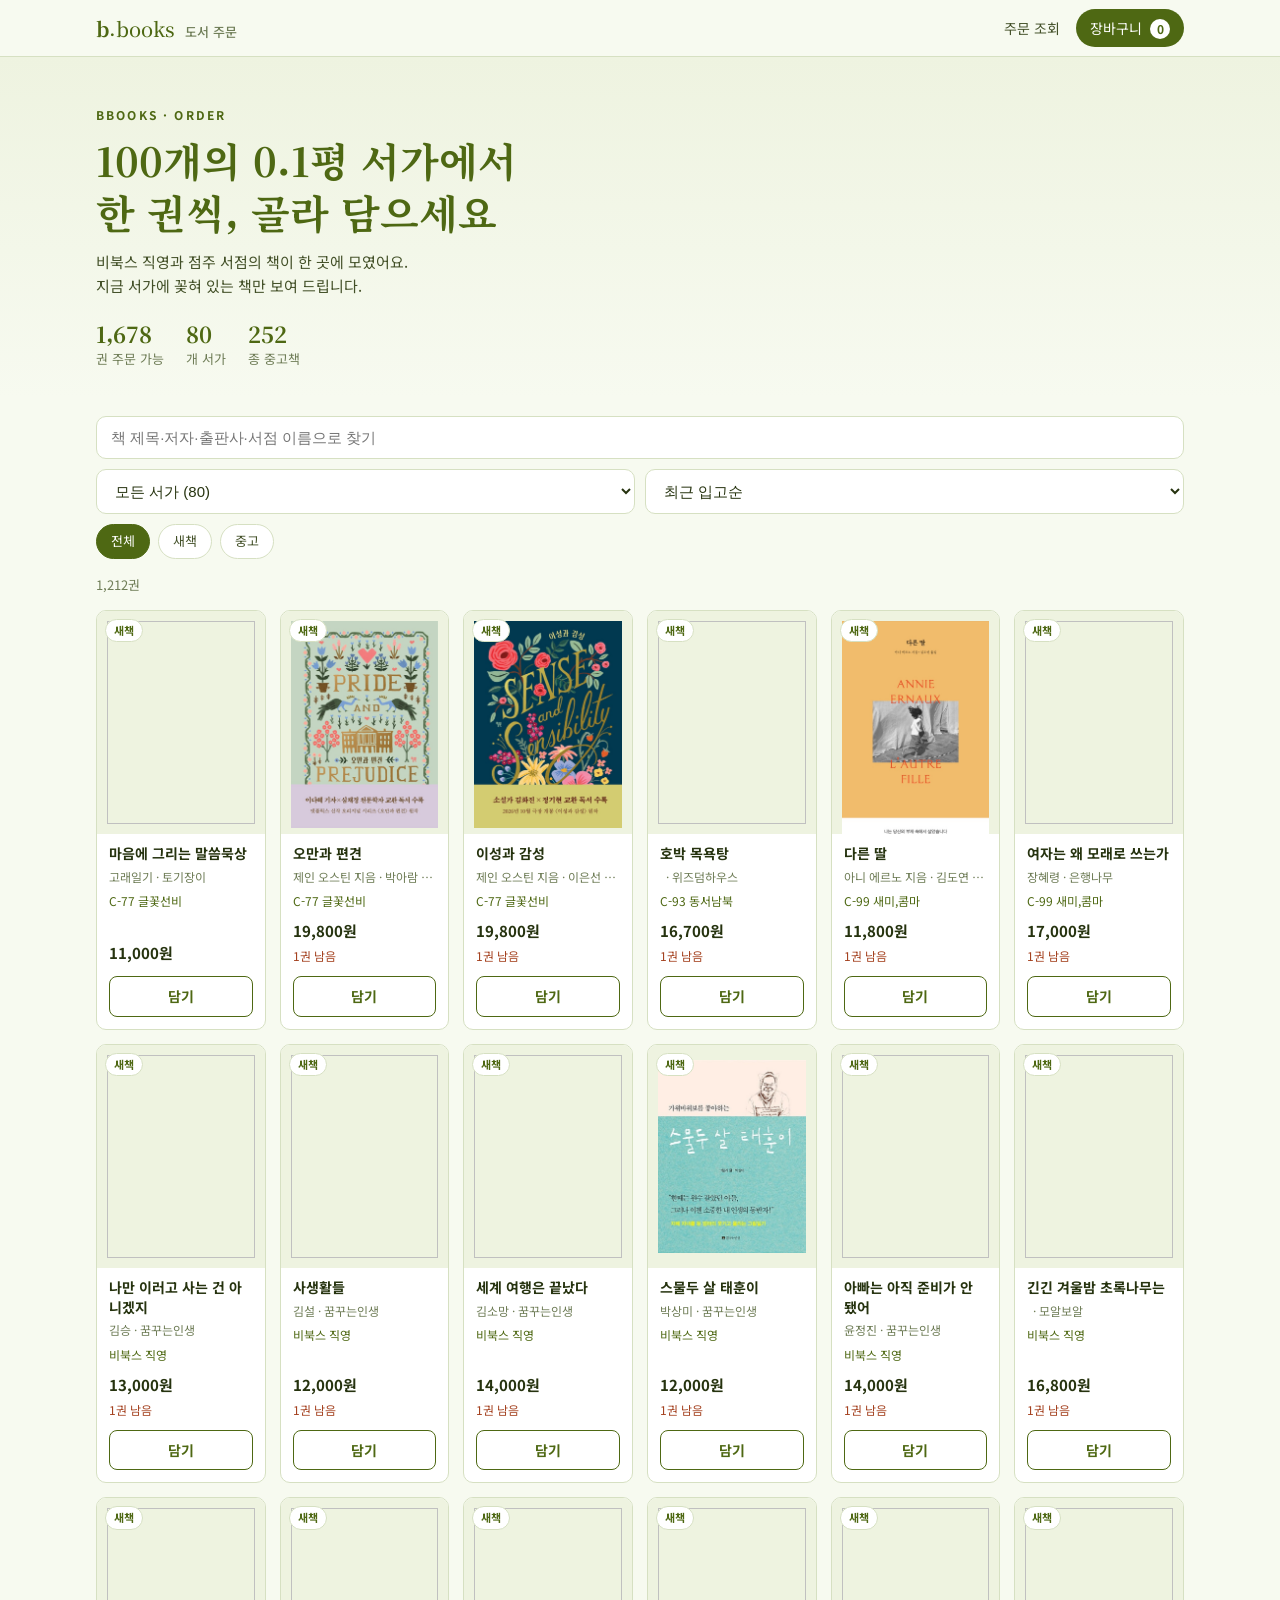
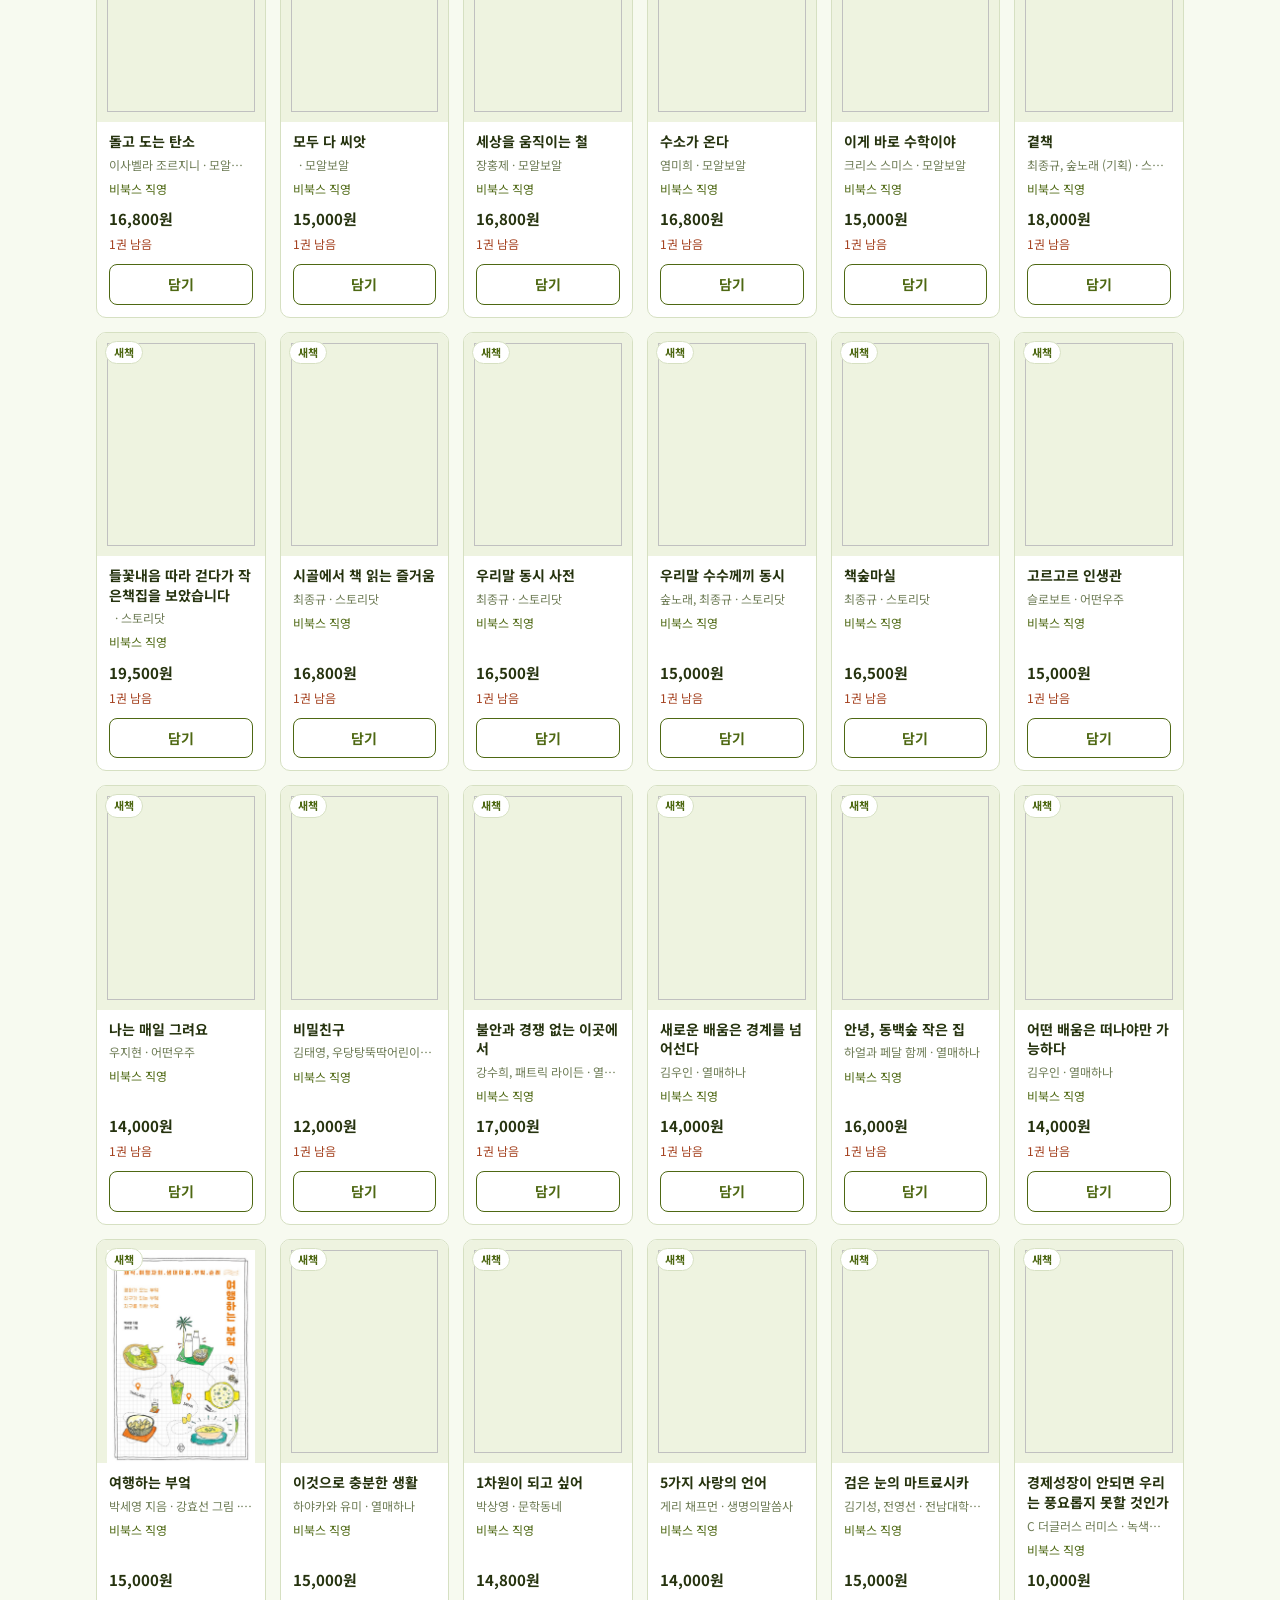
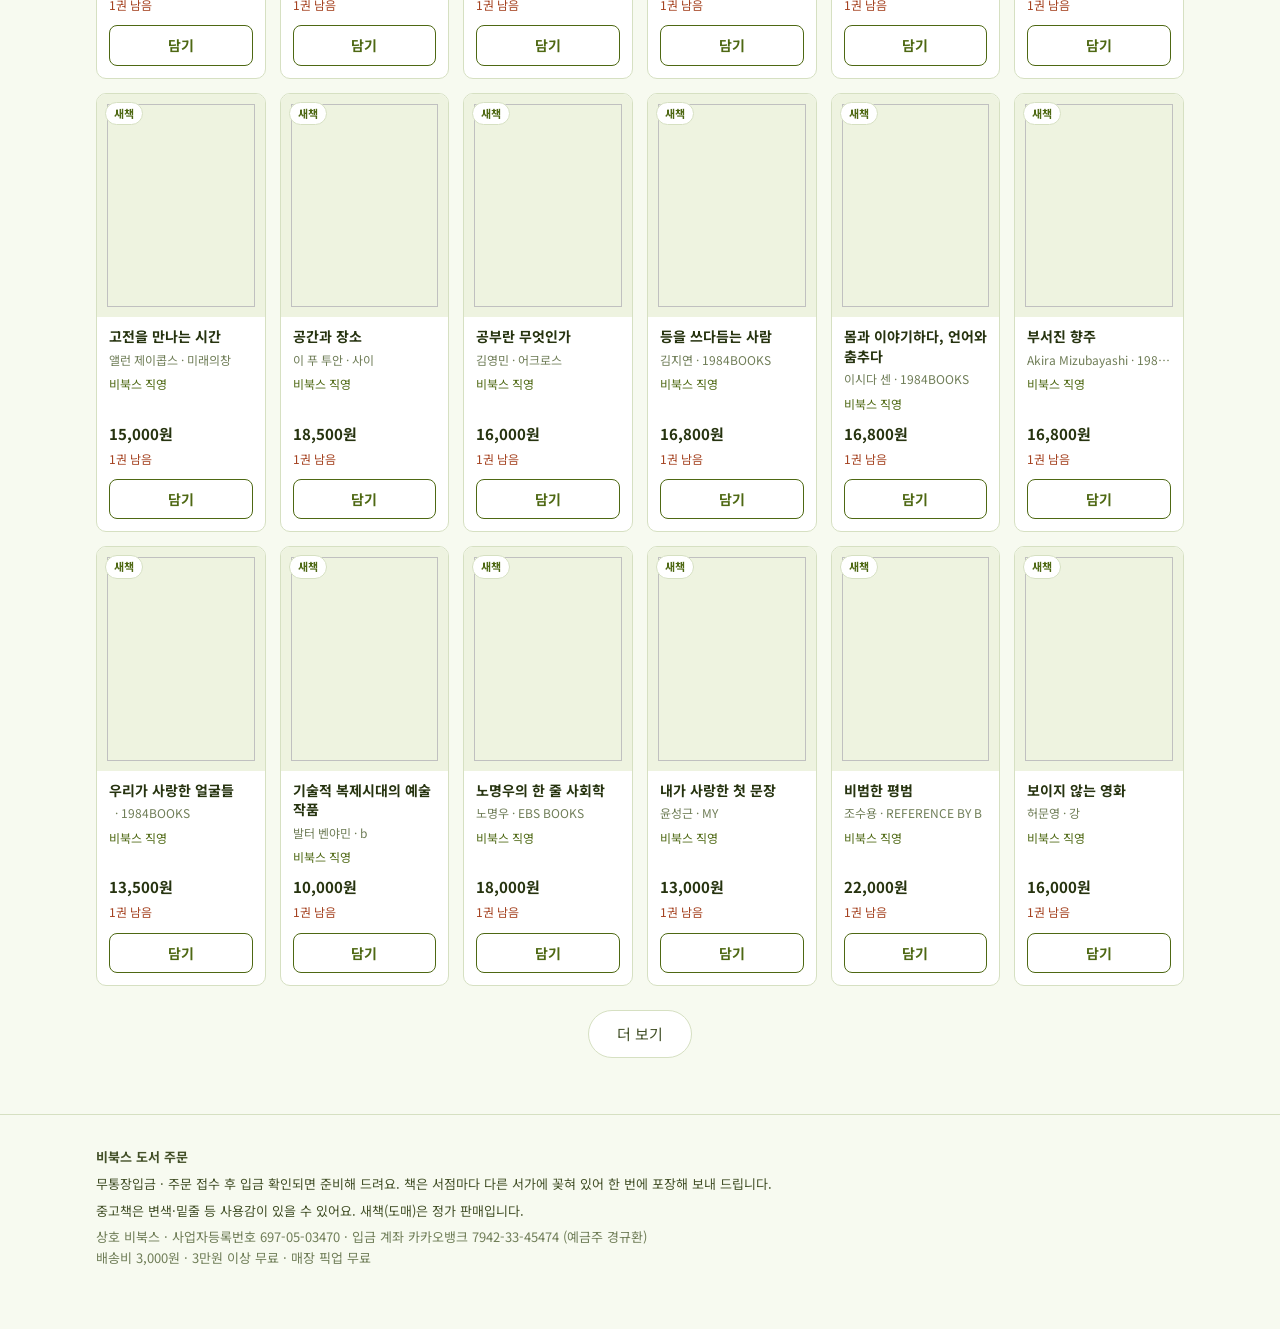
==== docs/index.html @ 0015bb8c "content: 나는 물리로 세상을 읽는다 표지·소개 (제목 바로잡음) Co-Authored-By: Claude Sonnet 5.5 <noreply@anthropic.com>" ====
<!doctype html>
<html lang="ko">
<head>
<meta charset="utf-8">
<meta name="viewport" content="width=device-width,initial-scale=1">
<title>비북스 도서 주문</title>
<meta name="description" content="비북스 직영과 100개 0.1평 서가의 책을 한 곳에서 주문하세요.">
<link rel="preconnect" href="https://fonts.googleapis.com"><link rel="preconnect" href="https://fonts.gstatic.com" crossorigin>
<link href="https://fonts.googleapis.com/css2?family=Noto+Serif+KR:wght@500;700&family=Noto+Sans+KR:wght@400;500;700&display=swap" rel="stylesheet">
<link rel="stylesheet" href="style.css?v=261108191201">
</head>
<body>
<header class="top">
  <div class="wrap bar">
    <a class="logo" href="./">b<span>.books</span><em>도서 주문</em></a>
    <nav><a href="#lookup" id="lookupBtn">주문 조회</a><button id="cartBtn" class="cartbtn">장바구니 <b id="cartCount">0</b></button></nav>
  </div>
</header>

<section class="hero">
  <div class="wrap">
    <p class="eyebrow">BBOOKS · ORDER</p>
    <h1>100개의 0.1평 서가에서<br>한 권씩, 골라 담으세요</h1>
    <p class="sub">비북스 직영과 점주 서점의 책이 한 곳에 모였어요.<br>지금 서가에 꽂혀 있는 책만 보여 드립니다.</p>
    <div class="stats" id="stats"></div>
  </div>
</section>

<main class="wrap">
  <div class="tools">
    <input id="q" type="search" placeholder="책 제목·저자·출판사·서점 이름으로 찾기" aria-label="검색">
    <div class="row">
      <select id="shelf" aria-label="서가"></select>
      <select id="sort" aria-label="정렬">
        <option value="new">최근 입고순</option><option value="low">낮은 가격순</option>
        <option value="high">높은 가격순</option><option value="title">제목순</option>
      </select>
    </div>
    <div class="chips" id="cats"></div>
  </div>
  <p class="count" id="count"></p>
  <div class="grid" id="grid"><p class="empty">서가를 불러오는 중…</p></div>
  <button id="more" class="more" hidden>더 보기</button>
</main>

<footer>
  <div class="wrap">
    <b>비북스 도서 주문</b>
    <p>무통장입금 · 주문 접수 후 입금 확인되면 준비해 드려요. 책은 서점마다 다른 서가에 꽂혀 있어 한 번에 포장해 보내 드립니다.</p>
    <p>중고책은 변색·밑줄 등 사용감이 있을 수 있어요. 새책(도매)은 정가 판매입니다.</p>
    <p class="mute">상호 비북스 · 사업자등록번호 697-05-03470 · 입금 계좌 카카오뱅크 7942-33-45474 (예금주 경규환)<br>배송비 3,000원 · 3만원 이상 무료 · 매장 픽업 무료</p>
  </div>
</footer>

<div id="scrim" hidden></div>
<aside id="drawer" hidden aria-label="장바구니"></aside>
<div id="modal" hidden></div>
<script src="config.js?v=261108191201"></script>
<script src="app.js?v=261108191201"></script>
</body>
</html>
---- docs/style.css ----
:root{--paper:#f7faf0;--card:#fff;--line:#d6e0c2;--ink:#26330f;--ink2:#435028;--head:#4E6813;--muted:#6f7d57;--soft:#eef3e0;--lime:#c9dc8a;--warn:#a4411f;--r:10px}
@media (prefers-color-scheme:dark){:root{--paper:#11190a;--card:#1a2410;--line:#2f3d1c;--ink:#e9f1d6;--ink2:#c3d0a4;--head:#b5cf6a;--muted:#8e9d6e;--soft:#222e14;--lime:#4a5f1c;--warn:#e88b64}}
[hidden]{display:none!important}
*{box-sizing:border-box;margin:0}
html{-webkit-text-size-adjust:100%}
body{background:var(--paper);color:var(--ink);font:15px/1.6 "Noto Sans KR",system-ui,sans-serif;overflow-x:hidden}
a{color:inherit}button{font:inherit;cursor:pointer}
.wrap{max-width:1120px;margin:0 auto;padding:0 16px}
.top{position:sticky;top:0;z-index:20;background:color-mix(in srgb,var(--paper) 92%,transparent);backdrop-filter:blur(8px);border-bottom:1px solid var(--line)}
.bar{display:flex;align-items:center;justify-content:space-between;height:56px}
.logo{font:700 20px "Noto Serif KR",serif;color:var(--head);text-decoration:none}
.logo span{font-weight:500}.logo em{font:500 13px "Noto Sans KR";color:var(--muted);margin-left:10px;font-style:normal}
nav{display:flex;gap:6px;align-items:center}nav a{font-size:14px;color:var(--ink2);text-decoration:none;padding:8px 10px}
.cartbtn{background:var(--head);color:#fff;border:0;border-radius:999px;padding:8px 14px;font-size:14px}
.cartbtn b{display:inline-block;min-width:20px;margin-left:4px;background:#fff;color:var(--head);border-radius:999px;font-size:12px;line-height:20px;text-align:center}
.hero{padding:48px 0 28px;background:linear-gradient(var(--soft),var(--paper))}
.eyebrow{font-size:12px;letter-spacing:.18em;color:var(--head);font-weight:700}
.hero h1{font:700 clamp(26px,5.4vw,40px)/1.3 "Noto Serif KR",serif;color:var(--head);margin:10px 0 12px}
.sub{color:var(--ink2)}
.stats{display:flex;gap:22px;margin-top:20px;flex-wrap:wrap}
.stats div{font-size:13px;color:var(--muted)}.stats b{display:block;font:700 22px "Noto Serif KR",serif;color:var(--head)}
.tools{display:grid;gap:10px;padding:18px 0 6px}
#q,select{width:100%;padding:12px 14px;border:1px solid var(--line);border-radius:var(--r);background:var(--card);color:var(--ink);font-size:15px}
.row{display:grid;grid-template-columns:1fr 1fr;gap:10px}
.chips{display:flex;gap:8px;flex-wrap:wrap}
.chip{border:1px solid var(--line);background:var(--card);color:var(--ink2);border-radius:999px;padding:6px 14px;font-size:13px}
.chip.on{background:var(--head);color:#fff;border-color:var(--head)}
.count{font-size:13px;color:var(--muted);margin:10px 0 14px}
.grid{display:grid;grid-template-columns:repeat(auto-fill,minmax(168px,1fr));gap:14px}
.empty{grid-column:1/-1;text-align:center;color:var(--muted);padding:60px 0}
.card{background:var(--card);border:1px solid var(--line);border-radius:var(--r);display:flex;flex-direction:column;overflow:hidden}
.cov{aspect-ratio:3/4;background:var(--soft);display:grid;place-items:center;cursor:pointer;position:relative;overflow:hidden}
.cov img{width:100%;height:100%;object-fit:contain;padding:10px}
.cov .ph{padding:14px;text-align:center;font:600 14px/1.4 "Noto Serif KR",serif;color:var(--head)}
.tag{position:absolute;left:8px;top:8px;font-size:11px;font-weight:700;padding:2px 8px;border-radius:999px;background:var(--card);color:var(--head);border:1px solid var(--line)}
.tag.used{background:var(--lime);color:#26330f;border-color:var(--lime)}
.info{padding:10px 12px 12px;display:flex;flex-direction:column;gap:3px;flex:1}
.ttl{font-weight:700;font-size:14px;line-height:1.4;display:-webkit-box;-webkit-line-clamp:2;-webkit-box-orient:vertical;overflow:hidden;cursor:pointer}
.au{font-size:12px;color:var(--muted);white-space:nowrap;overflow:hidden;text-overflow:ellipsis}
.shelf{font-size:12px;color:var(--head);margin-top:2px}
.price{margin-top:auto;padding-top:6px;font-weight:700}.price s{font-weight:400;font-size:12px;color:var(--muted);margin-right:6px}
.stock{font-size:12px;color:var(--warn)}
.add{margin-top:8px;border:1px solid var(--head);background:transparent;color:var(--head);border-radius:8px;padding:8px;font-weight:700;font-size:14px}
.add:hover,.add.in{background:var(--head);color:#fff}
.more{display:block;margin:24px auto;border:1px solid var(--line);background:var(--card);color:var(--ink2);padding:11px 28px;border-radius:999px}
footer{margin-top:56px;padding:32px 0 60px;border-top:1px solid var(--line);font-size:13px;color:var(--ink2)}footer p{margin-top:6px}.mute{color:var(--muted)}
#scrim{position:fixed;inset:0;background:rgba(20,28,8,.45);z-index:30}
#drawer{position:fixed;top:0;right:0;bottom:0;width:min(420px,100%);background:var(--paper);z-index:40;display:flex;flex-direction:column;box-shadow:-8px 0 30px rgba(0,0,0,.2)}
.dh{display:flex;justify-content:space-between;align-items:center;padding:16px;border-bottom:1px solid var(--line);font:700 17px "Noto Serif KR",serif;color:var(--head)}
.x{background:none;border:0;font-size:24px;color:var(--ink2);line-height:1}
.db{flex:1;overflow:auto;padding:12px 16px}
.line{display:grid;grid-template-columns:52px 1fr auto;gap:10px;padding:10px 0;border-bottom:1px solid var(--line);align-items:center}
.line img,.line .ph2{width:52px;height:70px;object-fit:contain;background:var(--soft);border-radius:4px}
.line .t{font-weight:700;font-size:13.5px;line-height:1.35}.line .s{font-size:12px;color:var(--muted)}
.qty{display:flex;align-items:center;gap:6px;margin-top:4px}.qty button{width:26px;height:26px;border:1px solid var(--line);background:var(--card);border-radius:6px;color:var(--ink)}
.rm{background:none;border:0;color:var(--muted);font-size:12px;text-decoration:underline}
.df{padding:14px 16px;border-top:1px solid var(--line);background:var(--card)}
.sum{display:flex;justify-content:space-between;font-size:14px;margin-bottom:4px}.sum.big{font:700 17px "Noto Serif KR",serif;color:var(--head);margin:8px 0 12px}
.cta{width:100%;background:var(--head);color:#fff;border:0;border-radius:10px;padding:14px;font-weight:700;font-size:16px}.cta:disabled{opacity:.45}
#modal{position:fixed;inset:0;z-index:50;overflow:auto;padding:24px 12px;background:rgba(20,28,8,.5)}
.sheet{background:var(--paper);max-width:640px;margin:0 auto;border-radius:14px;padding:22px 20px 26px;position:relative}
.sheet .x{position:absolute;right:14px;top:10px}
.det{display:grid;grid-template-columns:140px 1fr;gap:18px}.det img{width:100%;border-radius:6px;background:var(--soft)}
.det h2{font:700 20px/1.35 "Noto Serif KR",serif;color:var(--head);margin-bottom:4px}
.desc{margin-top:16px;font-size:14px;color:var(--ink2);white-space:pre-line}
.others{margin-top:16px;border-top:1px solid var(--line);padding-top:12px;font-size:13px}.others div{display:flex;justify-content:space-between;padding:4px 0}
.form label{display:block;font-size:13px;font-weight:700;margin:14px 0 5px;color:var(--ink2)}
.form input,.form textarea{width:100%;padding:11px 12px;border:1px solid var(--line);border-radius:8px;background:var(--card);color:var(--ink);font:inherit}
.seg{display:grid;grid-template-columns:1fr 1fr;gap:8px}.seg label{margin:0;border:1px solid var(--line);border-radius:8px;padding:10px;background:var(--card);font-weight:500;cursor:pointer}
.seg input{width:auto;margin-right:6px}.box{background:var(--soft);border-radius:10px;padding:12px 14px;font-size:13.5px;margin-top:14px}
.ok{text-align:center;padding:20px 0}.ok h2{font:700 22px "Noto Serif KR",serif;color:var(--head)}.ono{font:700 24px "Noto Serif KR";margin:12px 0}
.demo{background:var(--lime);color:#26330f;font-size:12px;padding:6px 10px;border-radius:6px;display:inline-block;margin-bottom:10px}
@media(max-width:520px){.det{grid-template-columns:100px 1fr}.grid{grid-template-columns:repeat(2,1fr);gap:10px}.logo em{display:none}}
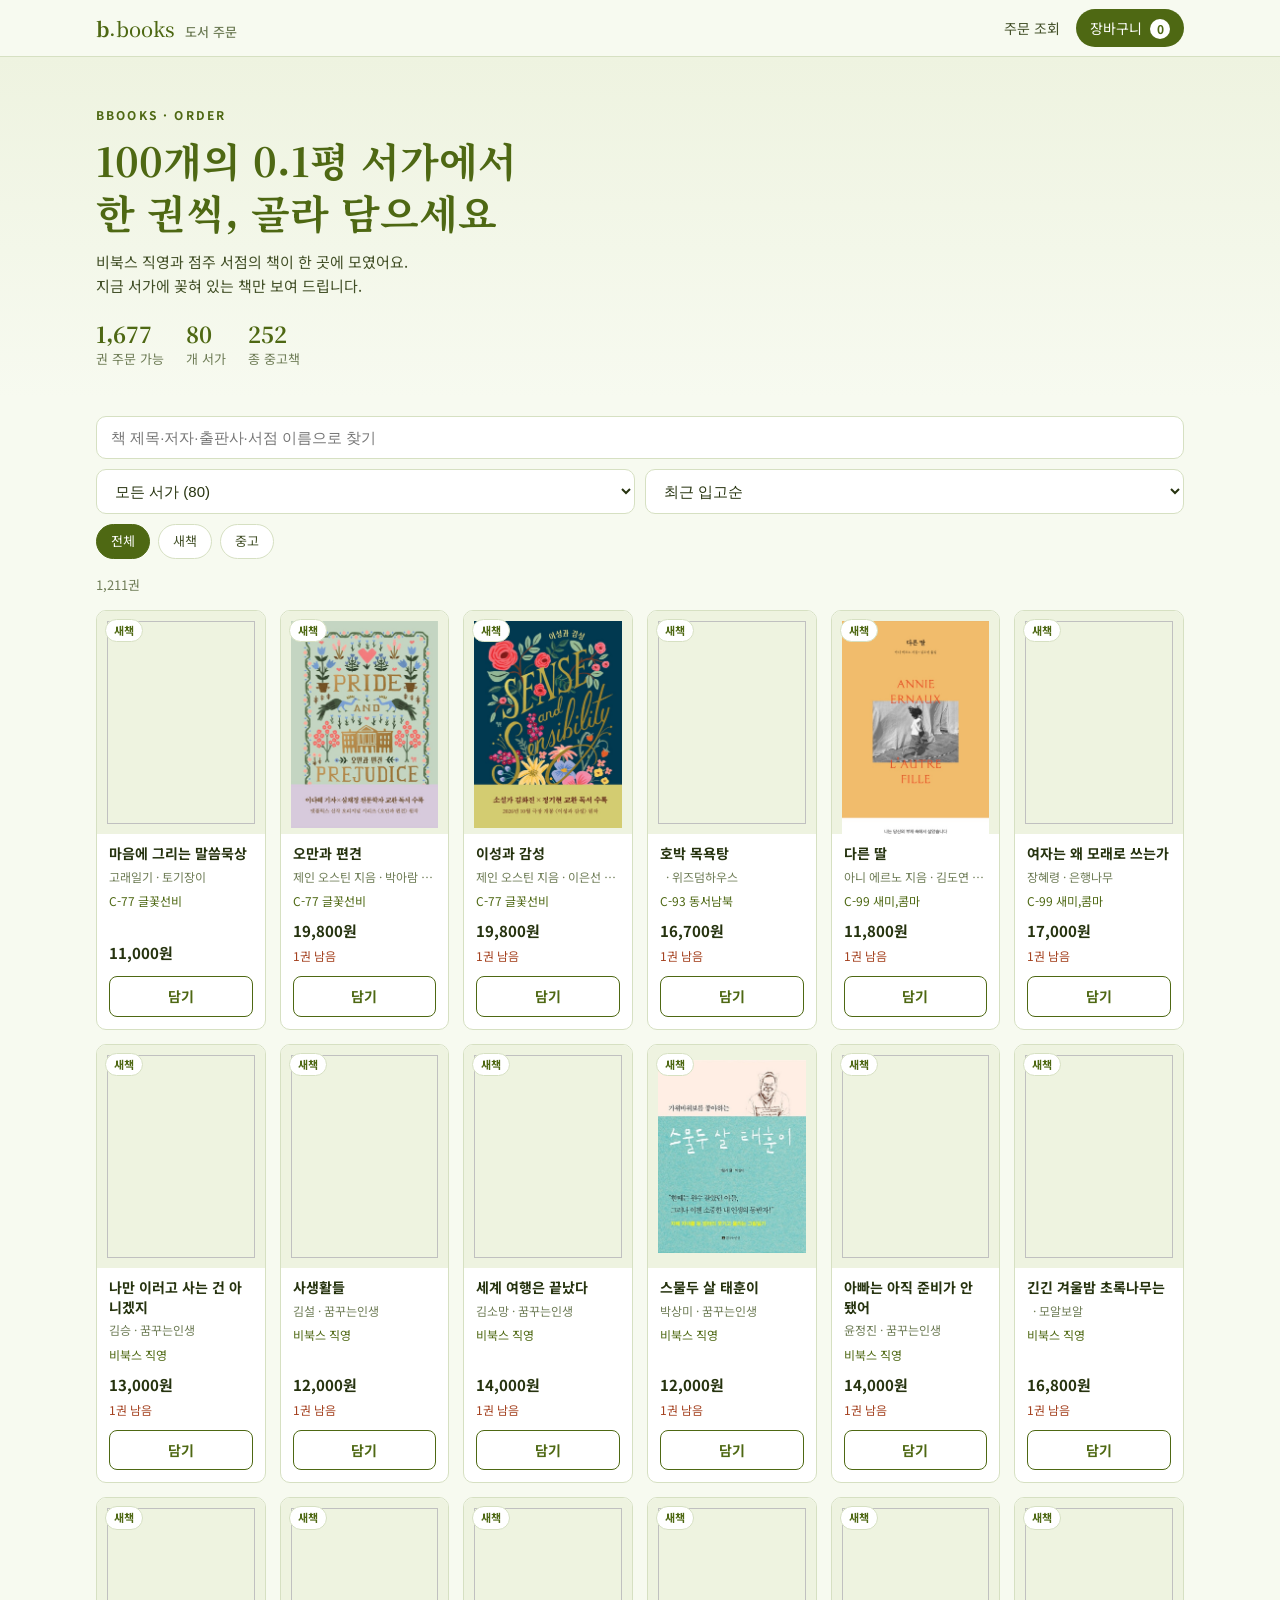
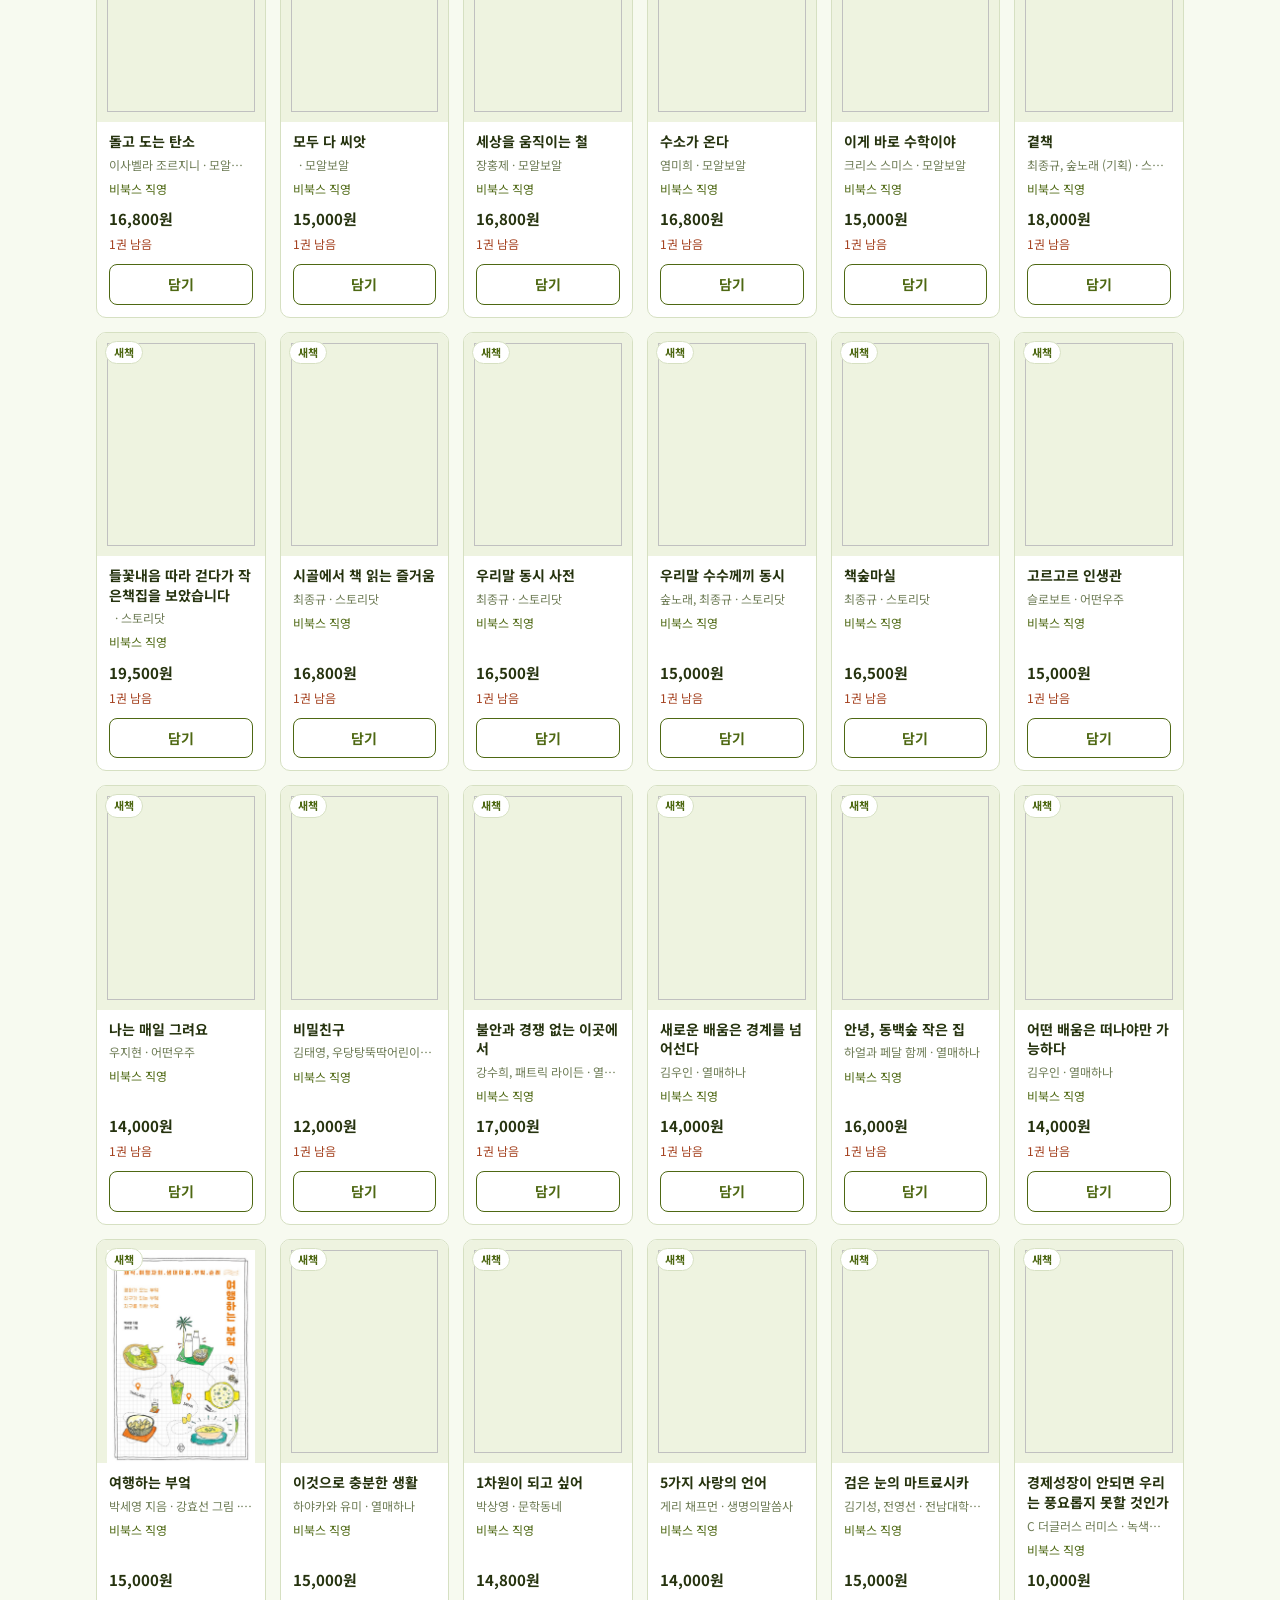
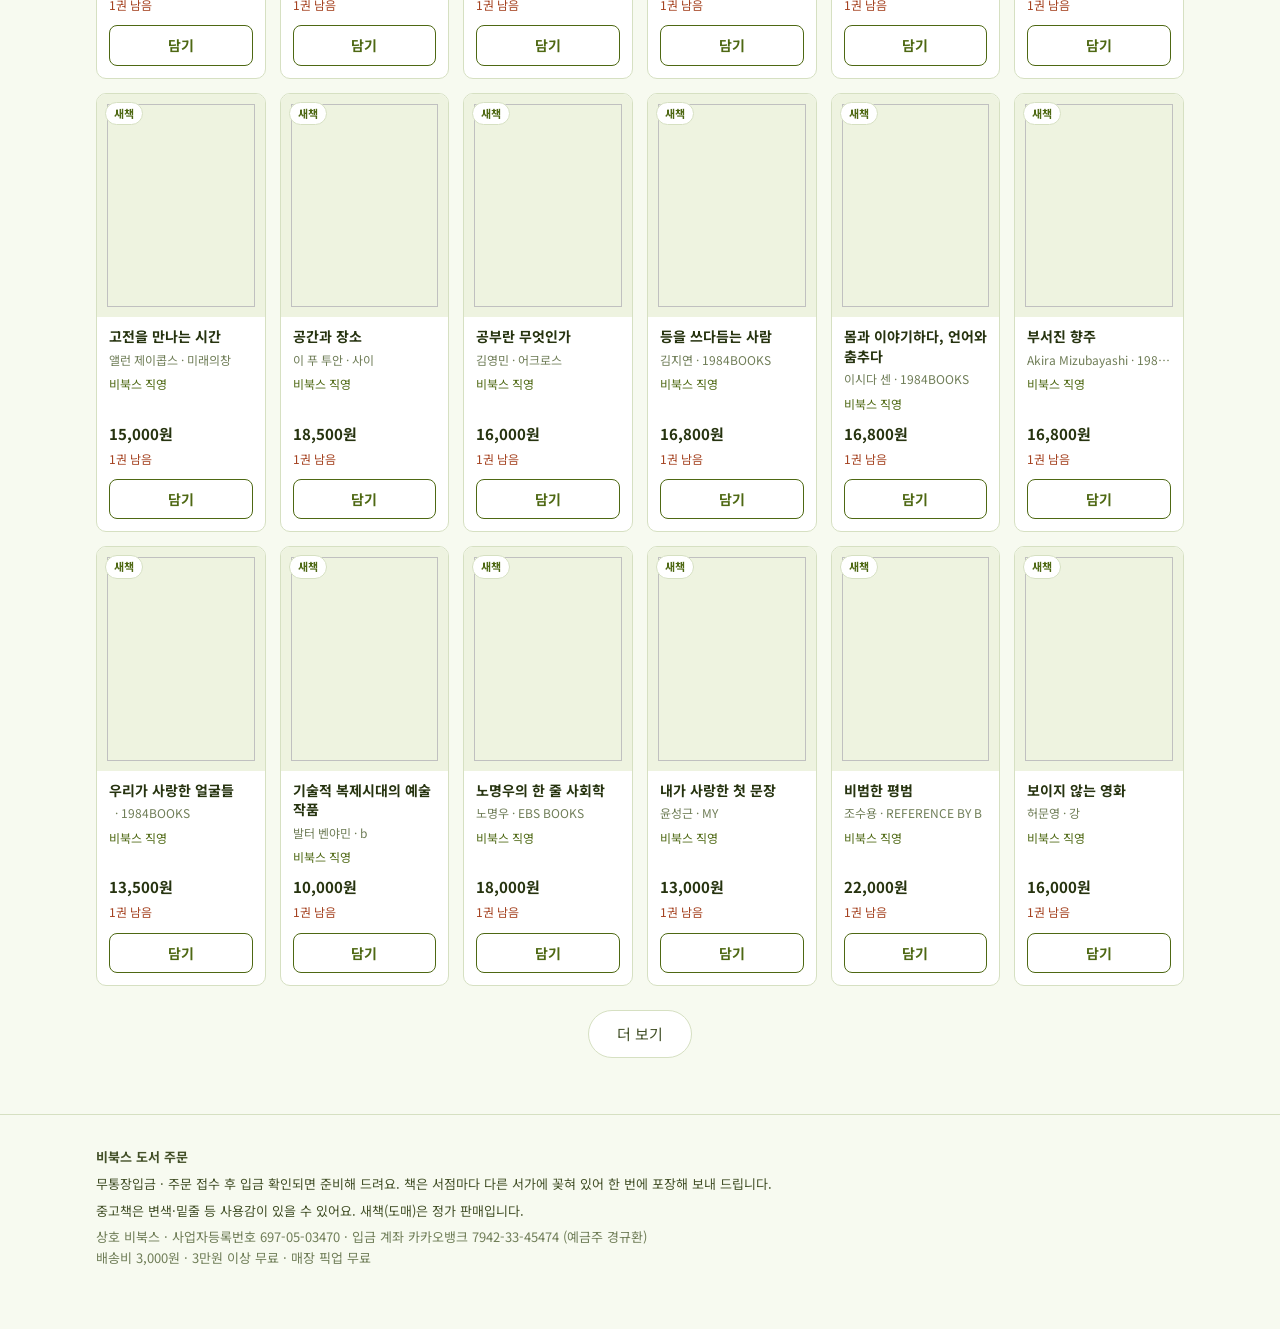
==== commit ec6fe9aa: "chore: 맨질맨질하고 딱딱한 삶에 대한 제외 Co-Authored-By: Claude Sonnet 5.5 <noreply@anthropic.com>" ====
--- a/docs/index.html
+++ b/docs/index.html
@@ -7,7 +7,7 @@
 <meta name="description" content="비북스 직영과 100개 0.1평 서가의 책을 한 곳에서 주문하세요.">
 <link rel="preconnect" href="https://fonts.googleapis.com"><link rel="preconnect" href="https://fonts.gstatic.com" crossorigin>
 <link href="https://fonts.googleapis.com/css2?family=Noto+Serif+KR:wght@500;700&family=Noto+Sans+KR:wght@400;500;700&display=swap" rel="stylesheet">
-<link rel="stylesheet" href="style.css?v=261108191201">
+<link rel="stylesheet" href="style.css?v=261108192850">
 </head>
 <body>
 <header class="top">
@@ -55,7 +55,7 @@
 <div id="scrim" hidden></div>
 <aside id="drawer" hidden aria-label="장바구니"></aside>
 <div id="modal" hidden></div>
-<script src="config.js?v=261108191201"></script>
-<script src="app.js?v=261108191201"></script>
+<script src="config.js?v=261108192850"></script>
+<script src="app.js?v=261108192850"></script>
 </body>
 </html>
